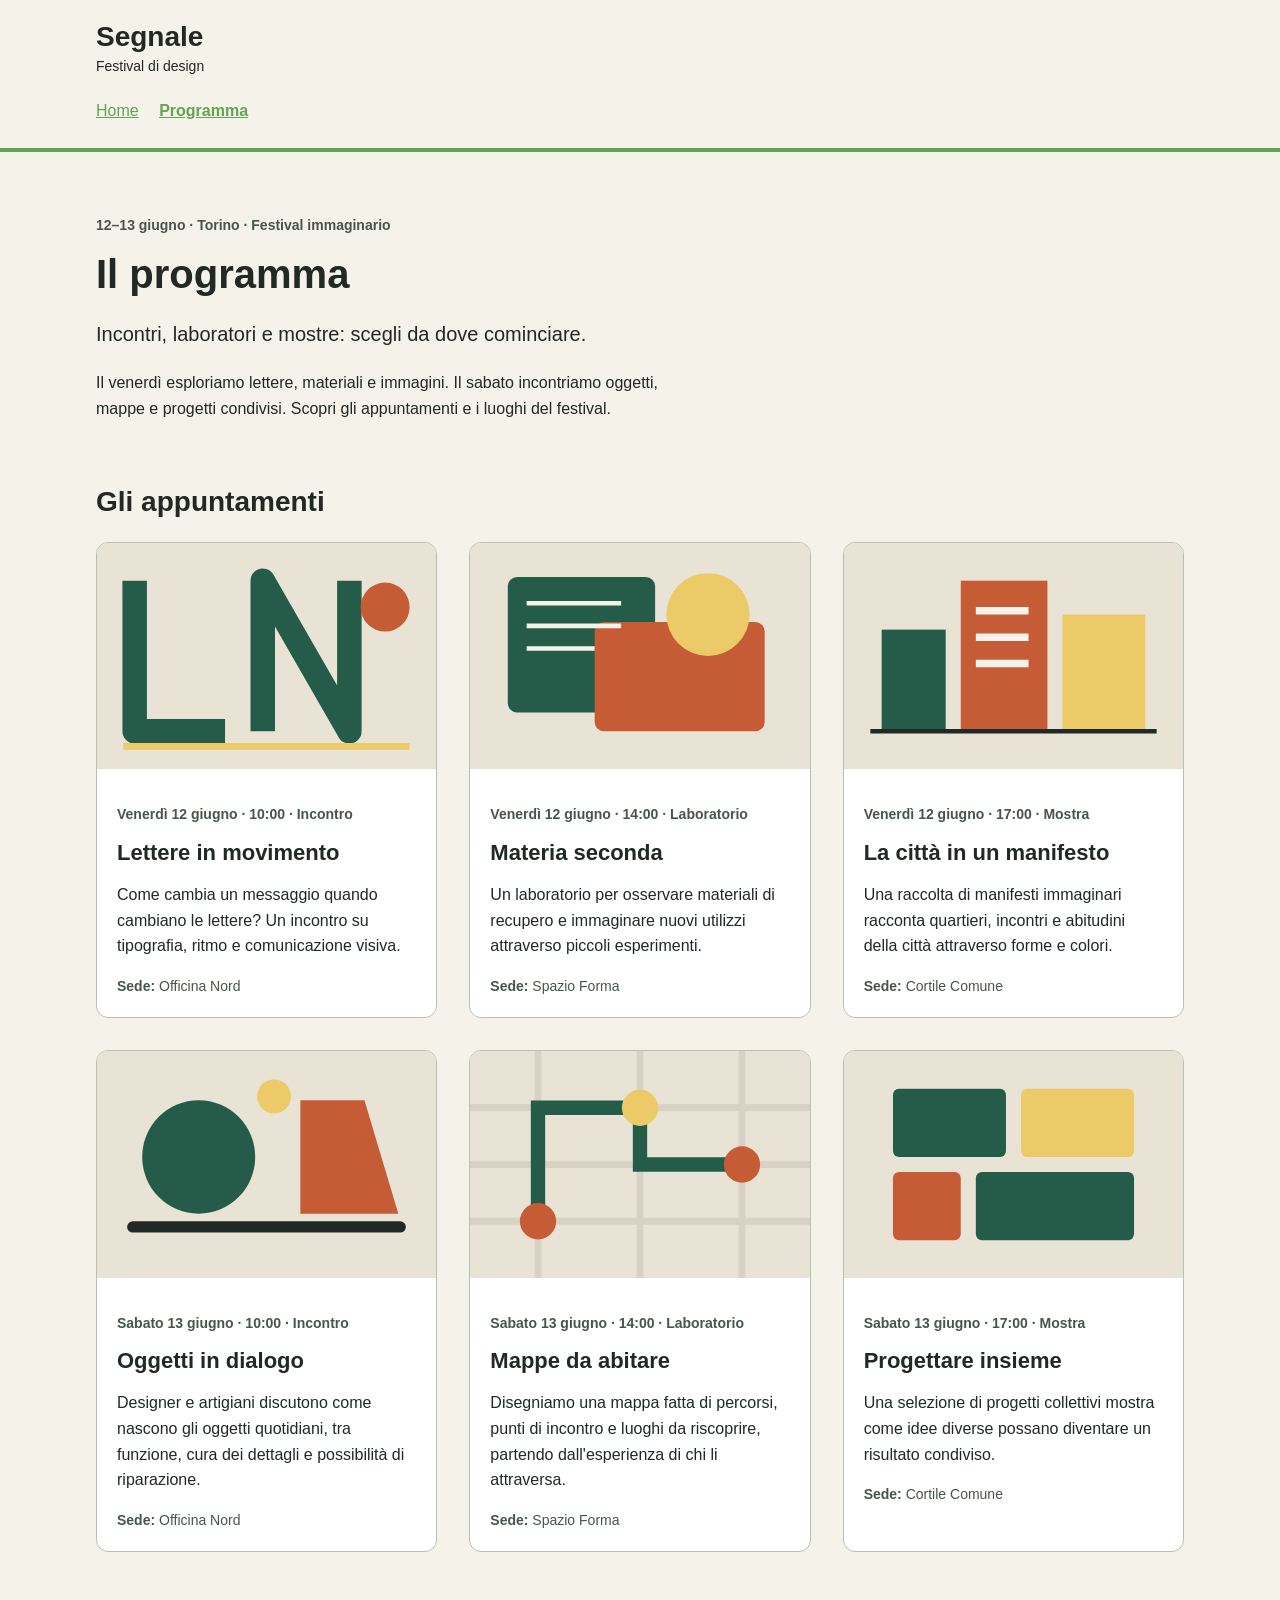
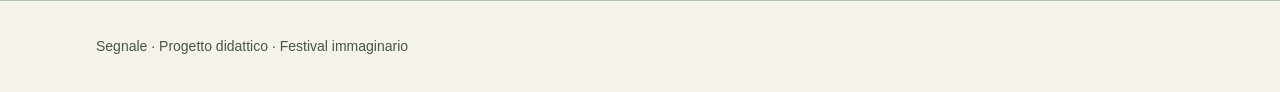
==== programma.html @ 49171636 "index" ====
<!doctype html>
<html lang="it">
<head>
  <meta charset="utf-8">
  <meta name="viewport" content="width=device-width, initial-scale=1">
  <title>Programma — Segnale</title>
  <link rel="stylesheet" href="style.css">
</head>
<body>
  <a class="skip-link" href="#contenuto">Vai al contenuto</a>
  <header class="site-header">
    <div class="container">
      <a class="brand" href="index.html">Segnale<span>Festival di design</span></a>
      <nav aria-label="Navigazione principale">
        <!-- Da completare: collegare questa voce alla Home. -->
        <a href="index.html">Home</a>
        <a href="programma.html" aria-current="page">Programma</a>
      </nav>
    </div>
  </header>

  <main id="contenuto" class="container">
    <section class="intro" aria-labelledby="titolo-programma">
      <p class="eyebrow">12–13 giugno · Torino · Festival immaginario</p>
      <h1 id="titolo-programma">Il programma</h1>
      <p class="lead">Incontri, laboratori e mostre: scegli da dove cominciare.</p>
      <p class="reading-text">Il venerdì esploriamo lettere, materiali e immagini. Il sabato incontriamo oggetti, mappe e progetti condivisi. Scopri gli appuntamenti e i luoghi del festival.</p>
    </section>

    <section class="content-section" aria-labelledby="titolo-eventi">
      <h2 id="titolo-eventi">Gli appuntamenti</h2>
      <div class="event-grid">
        <article class="event-card">
          <img src="assets/lettere-in-movimento.svg" alt="Lettere geometriche disposte su una griglia" width="900" height="600">
          <div class="event-body">
            <p class="event-meta">Venerdì 12 giugno · 10:00 · Incontro</p>
            <h3>Lettere in movimento</h3>
            <p>Come cambia un messaggio quando cambiano le lettere? Un incontro su tipografia, ritmo e comunicazione visiva.</p>
            <p class="event-place"><strong>Sede:</strong> Officina Nord</p>
          </div>
        </article>
        <article class="event-card">
          <img src="assets/materia-seconda.svg" alt="Forme sovrapposte che richiamano campioni di materiali" width="900" height="600">
          <div class="event-body">
            <p class="event-meta">Venerdì 12 giugno · 14:00 · Laboratorio</p>
            <h3>Materia seconda</h3>
            <p>Un laboratorio per osservare materiali di recupero e immaginare nuovi utilizzi attraverso piccoli esperimenti.</p>
            <p class="event-place"><strong>Sede:</strong> Spazio Forma</p>
          </div>
        </article>
        <article class="event-card">
          <img src="assets/citta-manifesto.svg" alt="Rettangoli colorati compongono una città astratta." width="900" height="600">
          <div class="event-body">
            <p class="event-meta">Venerdì 12 giugno · 17:00 · Mostra</p>
            <h3>La città in un manifesto</h3>
            <p>Una raccolta di manifesti immaginari racconta quartieri, incontri e abitudini della città attraverso forme e colori.</p>
            <p class="event-place"><strong>Sede:</strong> Cortile Comune</p>
          </div>
        </article>
        <article class="event-card">
          <img src="assets/oggetti-dialogo.svg" alt="Due forme geometriche si fronteggiano sopra una linea comune." width="900" height="600">
          <div class="event-body">
            <p class="event-meta">Sabato 13 giugno · 10:00 · Incontro</p>
            <h3>Oggetti in dialogo</h3>
            <p>Designer e artigiani discutono come nascono gli oggetti quotidiani, tra funzione, cura dei dettagli e possibilità di riparazione.</p>
            <p class="event-place"><strong>Sede:</strong> Officina Nord</p>
          </div>
        </article>
        <article class="event-card">
          <img src="assets/mappe-abitare.svg" alt="Un percorso collega tre punti su una mappa geometrica." width="900" height="600">
          <div class="event-body">
            <p class="event-meta">Sabato 13 giugno · 14:00 · Laboratorio</p>
            <h3>Mappe da abitare</h3>
            <p>Disegniamo una mappa fatta di percorsi, punti di incontro e luoghi da riscoprire, partendo dall'esperienza di chi li attraversa.</p>
            <p class="event-place"><strong>Sede:</strong> Spazio Forma</p>
          </div>
        </article>
        <article class="event-card">
          <img src="assets/progettare-insieme.svg" alt="Moduli di colori diversi si incastrano in una composizione comune." width="900" height="600">
          <div class="event-body">
            <p class="event-meta">Sabato 13 giugno · 17:00 · Mostra</p>
            <h3>Progettare insieme</h3>
            <p>Una selezione di progetti collettivi mostra come idee diverse possano diventare un risultato condiviso.</p>
            <p class="event-place"><strong>Sede:</strong> Cortile Comune</p>
          </div>
        </article>
        
       
      </div>
    </section>
  </main>

  <footer class="site-footer"><div class="container"><p>Segnale · Progetto didattico · Festival immaginario</p></div></footer>
</body>
</html>
---- style.css ----
/* Stile iniziale: tipografia, colori e variabili CSS sono già predisposti.
   Lavoreremo su collegamenti, CSS condiviso e disposizione delle schede. */

/* Scelte comuni: ogni regola usa var() per richiamarne il valore. */
:root {
  --colore-primario: #65a253;
  --colore-primario-scuro: #094611;
  --colore-sfondo: #f5f2e9;
  --colore-testo: #202923;
  --font-testo: Arial, Helvetica, sans-serif;
  --font-titoli: Helvetica, "Times New Roman", serif;
}

* {
  box-sizing: border-box;
}

body {
  margin: 0;
  background: var(--colore-sfondo);
  color: var(--colore-testo);
  font-family: var(--font-testo);
  font-size: 1rem;
  line-height: 1.6;
}

a {
  color: var(--colore-primario);
}

a:hover {
  text-decoration-thickness: 3px;
}

a:focus-visible {
  outline: 3px solid var(--colore-testo);
  outline-offset: 4px;
}

.container {
  width: 92%;
  max-width: 68rem;
  margin: 0 auto;
}

.site-header {
  padding: 1.25rem 0;
  border-bottom: 4px solid var(--colore-primario);
}

.brand {
  display: inline-block;
  color: var(--colore-testo);
  font-size: 1.75rem;
  font-weight: bold;
  line-height: 1.2;
  text-decoration: none;
}

.brand span {
  display: block;
  margin-top: 0.25rem;
  font-size: 0.875rem;
  font-weight: normal;
}

nav {
  margin-top: 1rem;
}

nav a {
  display: inline-block;
  margin-right: 1rem;
  padding: 0.25rem 0;
}

nav a[aria-current="page"] {
  font-weight: bold;
}

.intro {
  padding: 3rem 0 1rem;
}

.eyebrow,
.event-meta {
  color: #46564b;
  font-size: 0.875rem;
  font-weight: bold;
}

h1,
h2,
h3 {
  font-family: var(--font-titoli);
  line-height: 1.2;
}

h1 {
  max-width: 18ch;
  margin: 0.75rem 0 1.25rem;
  font-size: 2.5rem;
}

h2 {
  font-size: 1.75rem;
}

h3 {
  margin: 0.5rem 0 0.75rem;
  font-size: 1.375rem;
}

.lead {
  max-width: 48ch;
  font-size: 1.25rem;
}

.reading-text {
  max-width: 65ch;
}

.button-link {
  display: inline-block;
  margin-top: 1rem;
  padding: 0.75rem 1.25rem;
  border-radius: 0.5rem;
  background: var(--colore-primario);
  color: #ffffff;
  font-weight: bold;
  text-decoration: none;
}

.button-link:hover {
  background: var(--colore-primario-scuro);
}

.content-section {
  margin: 2rem 0 3rem;
}

.festival-image {
  display: block;
  width: 100%;
  max-width: 54rem;
  height: auto;
  margin-top: 1.5rem;
  border-radius: 0.75rem;
}

.venues {
  padding-left: 1.25rem;
}

.venues li {
  margin-bottom: 0.5rem;
}

.event-grid {
  display: grid;
  grid-template-columns: 1fr;
  gap: 2rem;
}

.event-card {
  margin-bottom: 0;
  overflow: hidden;
  border: 1px solid #b7c0b7;
  border-radius: 0.75rem;
  background: #ffffff;
}

.event-card img {
  display: block;
  width: 100%;
  height: auto;
}

.event-body {
  padding: 1.25rem;
}

.event-body p:last-child {
  margin-bottom: 0;
}

.event-place {
  color: #46564b;
  font-size: 0.875rem;
}

.site-footer {
  padding: 1.25rem 0;
  border-top: 1px solid #b7c0b7;
  color: #46564b;
  font-size: 0.875rem;
}

.skip-link {
  position: absolute;
  top: -6rem;
  left: 1rem;
  padding: 0.75rem 1rem;
  background: #ffffff;
  color: var(--colore-testo);
}

.skip-link:focus {
  top: 1rem;
}

@media (min-width: 600px) {
  .event-grid {
    grid-template-columns: repeat(2, minmax(0, 1fr));
  }
}

@media (min-width: 1024px) {
  .event-grid {
    grid-template-columns: repeat(3, minmax(0, 1fr));
  }
}
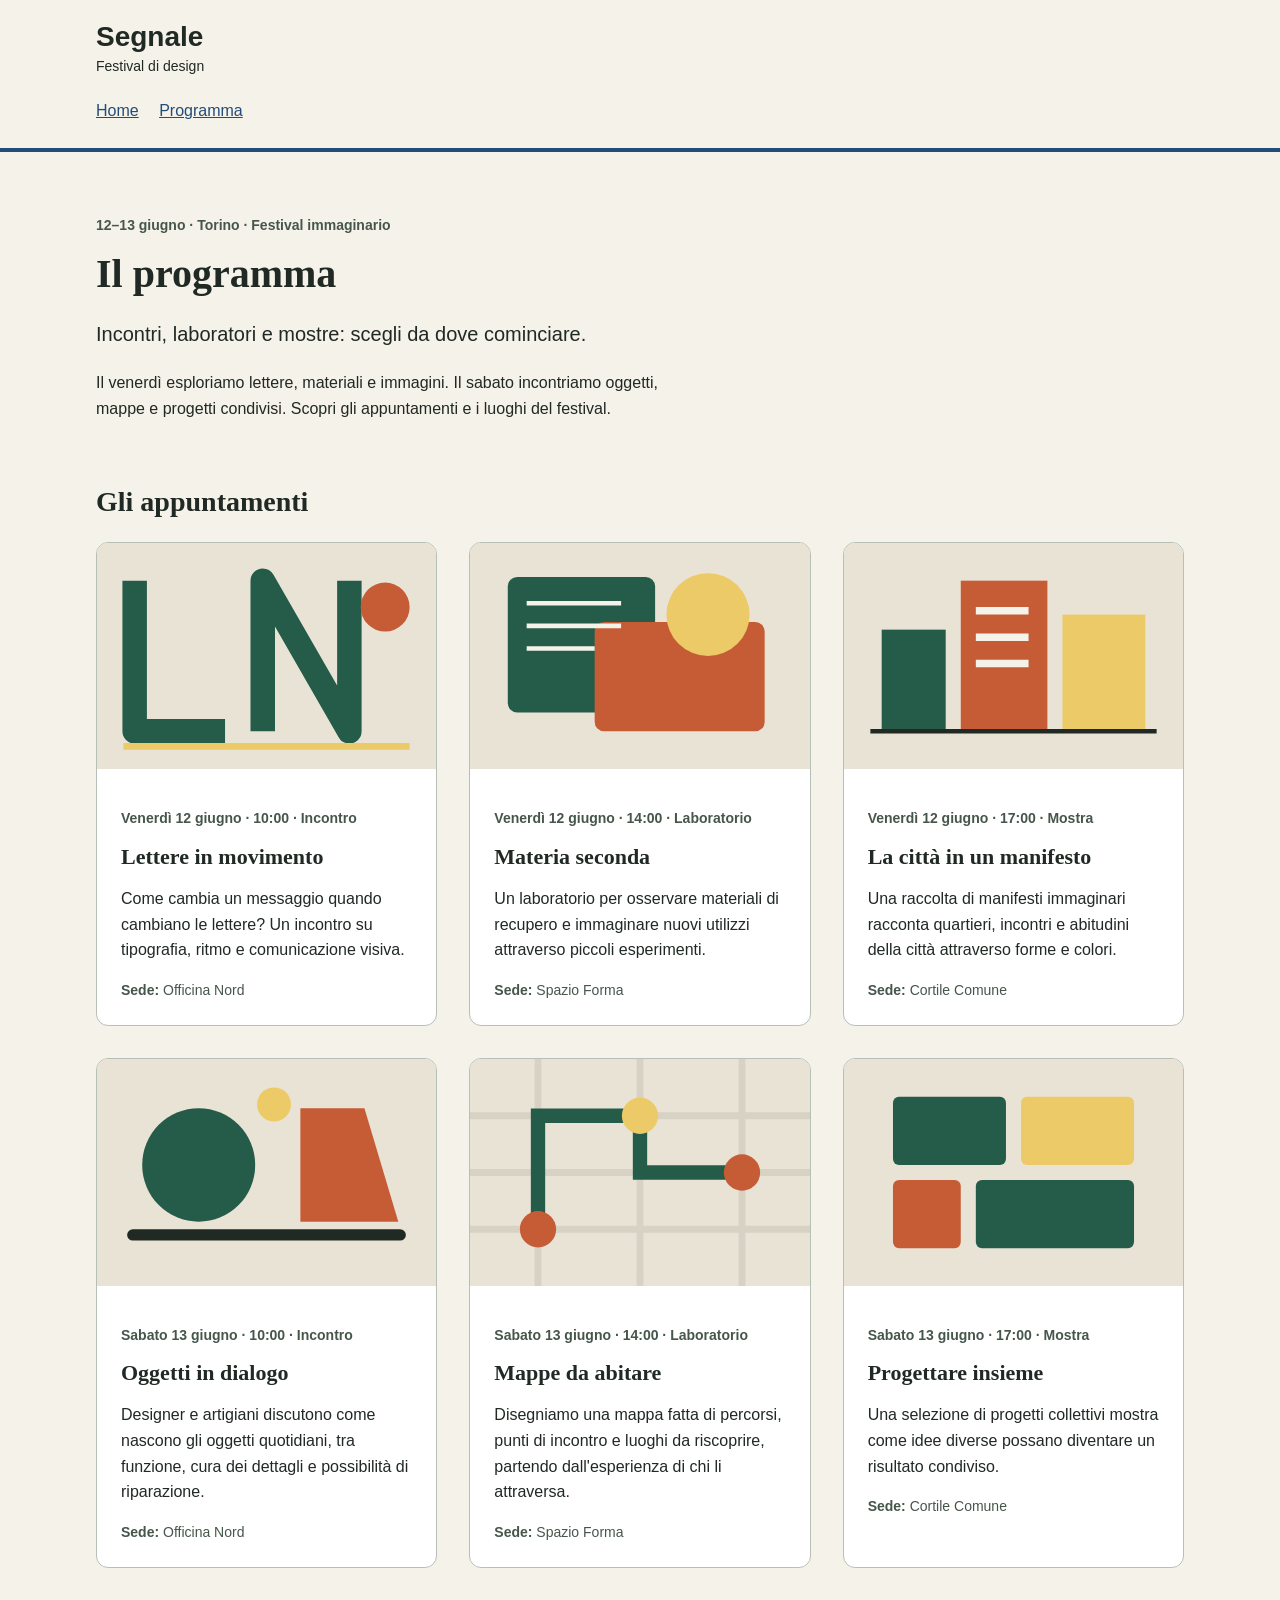
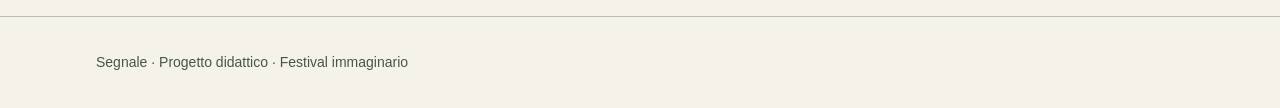
==== commit 62de0c98: "Inizio es 3" ====
--- a/programma.html
+++ b/programma.html
@@ -11,23 +11,22 @@
   <header class="site-header">
     <div class="container">
       <a class="brand" href="index.html">Segnale<span>Festival di design</span></a>
-      <nav aria-label="Navigazione principale">
-        <!-- Da completare: collegare questa voce alla Home. -->
+      <nav>
         <a href="index.html">Home</a>
-        <a href="programma.html" aria-current="page">Programma</a>
+        <a href="programma.html">Programma</a>
       </nav>
     </div>
   </header>
 
   <main id="contenuto" class="container">
-    <section class="intro" aria-labelledby="titolo-programma">
+    <section class="intro">
       <p class="eyebrow">12–13 giugno · Torino · Festival immaginario</p>
       <h1 id="titolo-programma">Il programma</h1>
       <p class="lead">Incontri, laboratori e mostre: scegli da dove cominciare.</p>
       <p class="reading-text">Il venerdì esploriamo lettere, materiali e immagini. Il sabato incontriamo oggetti, mappe e progetti condivisi. Scopri gli appuntamenti e i luoghi del festival.</p>
     </section>
 
-    <section class="content-section" aria-labelledby="titolo-eventi">
+    <section class="content-section">
       <h2 id="titolo-eventi">Gli appuntamenti</h2>
       <div class="event-grid">
         <article class="event-card">
@@ -84,8 +83,6 @@
             <p class="event-place"><strong>Sede:</strong> Cortile Comune</p>
           </div>
         </article>
-        
-       
       </div>
     </section>
   </main>
--- a/style.css
+++ b/style.css
@@ -1,14 +1,13 @@
-/* Stile iniziale: tipografia, colori e variabili CSS sono già predisposti.
-   Lavoreremo su collegamenti, CSS condiviso e disposizione delle schede. */
-
-/* Scelte comuni: ogni regola usa var() per richiamarne il valore. */
+/* Segnale: esempio completo della consegna su Home e Programma. */
+
+/* Valori condivisi: le regole interessate li richiamano con var(). */
 :root {
-  --colore-primario: #65a253;
-  --colore-primario-scuro: #094611;
+  --colore-primario: #234c78;
+  --colore-primario-scuro: #163454;
   --colore-sfondo: #f5f2e9;
   --colore-testo: #202923;
   --font-testo: Arial, Helvetica, sans-serif;
-  --font-titoli: Helvetica, "Times New Roman", serif;
+  --font-titoli: Georgia, "Times New Roman", serif;
 }
 
 * {
@@ -29,12 +28,11 @@
 }
 
 a:hover {
-  text-decoration-thickness: 3px;
-}
-
-a:focus-visible {
+  text-decoration: underline;
+}
+
+a:focus {
   outline: 3px solid var(--colore-testo);
-  outline-offset: 4px;
 }
 
 .container {
@@ -74,9 +72,6 @@
   padding: 0.25rem 0;
 }
 
-nav a[aria-current="page"] {
-  font-weight: bold;
-}
 
 .intro {
   padding: 3rem 0 1rem;
@@ -156,6 +151,7 @@
   margin-bottom: 0.5rem;
 }
 
+/* Disposizione di base: una colonna. */
 .event-grid {
   display: grid;
   grid-template-columns: 1fr;
@@ -163,7 +159,6 @@
 }
 
 .event-card {
-  margin-bottom: 0;
   overflow: hidden;
   border: 1px solid #b7c0b7;
   border-radius: 0.75rem;
@@ -177,14 +172,11 @@
 }
 
 .event-body {
-  padding: 1.25rem;
-}
-
-.event-body p:last-child {
+  padding: 1.5rem;
+}
+
+.event-place {
   margin-bottom: 0;
-}
-
-.event-place {
   color: #46564b;
   font-size: 0.875rem;
 }
@@ -209,14 +201,16 @@
   top: 1rem;
 }
 
+/* Da 600 px: due colonne. */
 @media (min-width: 600px) {
   .event-grid {
-    grid-template-columns: repeat(2, minmax(0, 1fr));
+    grid-template-columns: repeat(2, 1fr);
   }
 }
 
+/* Da 1024 px: tre colonne. Questa regola segue quella da 600 px. */
 @media (min-width: 1024px) {
   .event-grid {
-    grid-template-columns: repeat(3, minmax(0, 1fr));
+    grid-template-columns: repeat(3, 1fr);
   }
 }
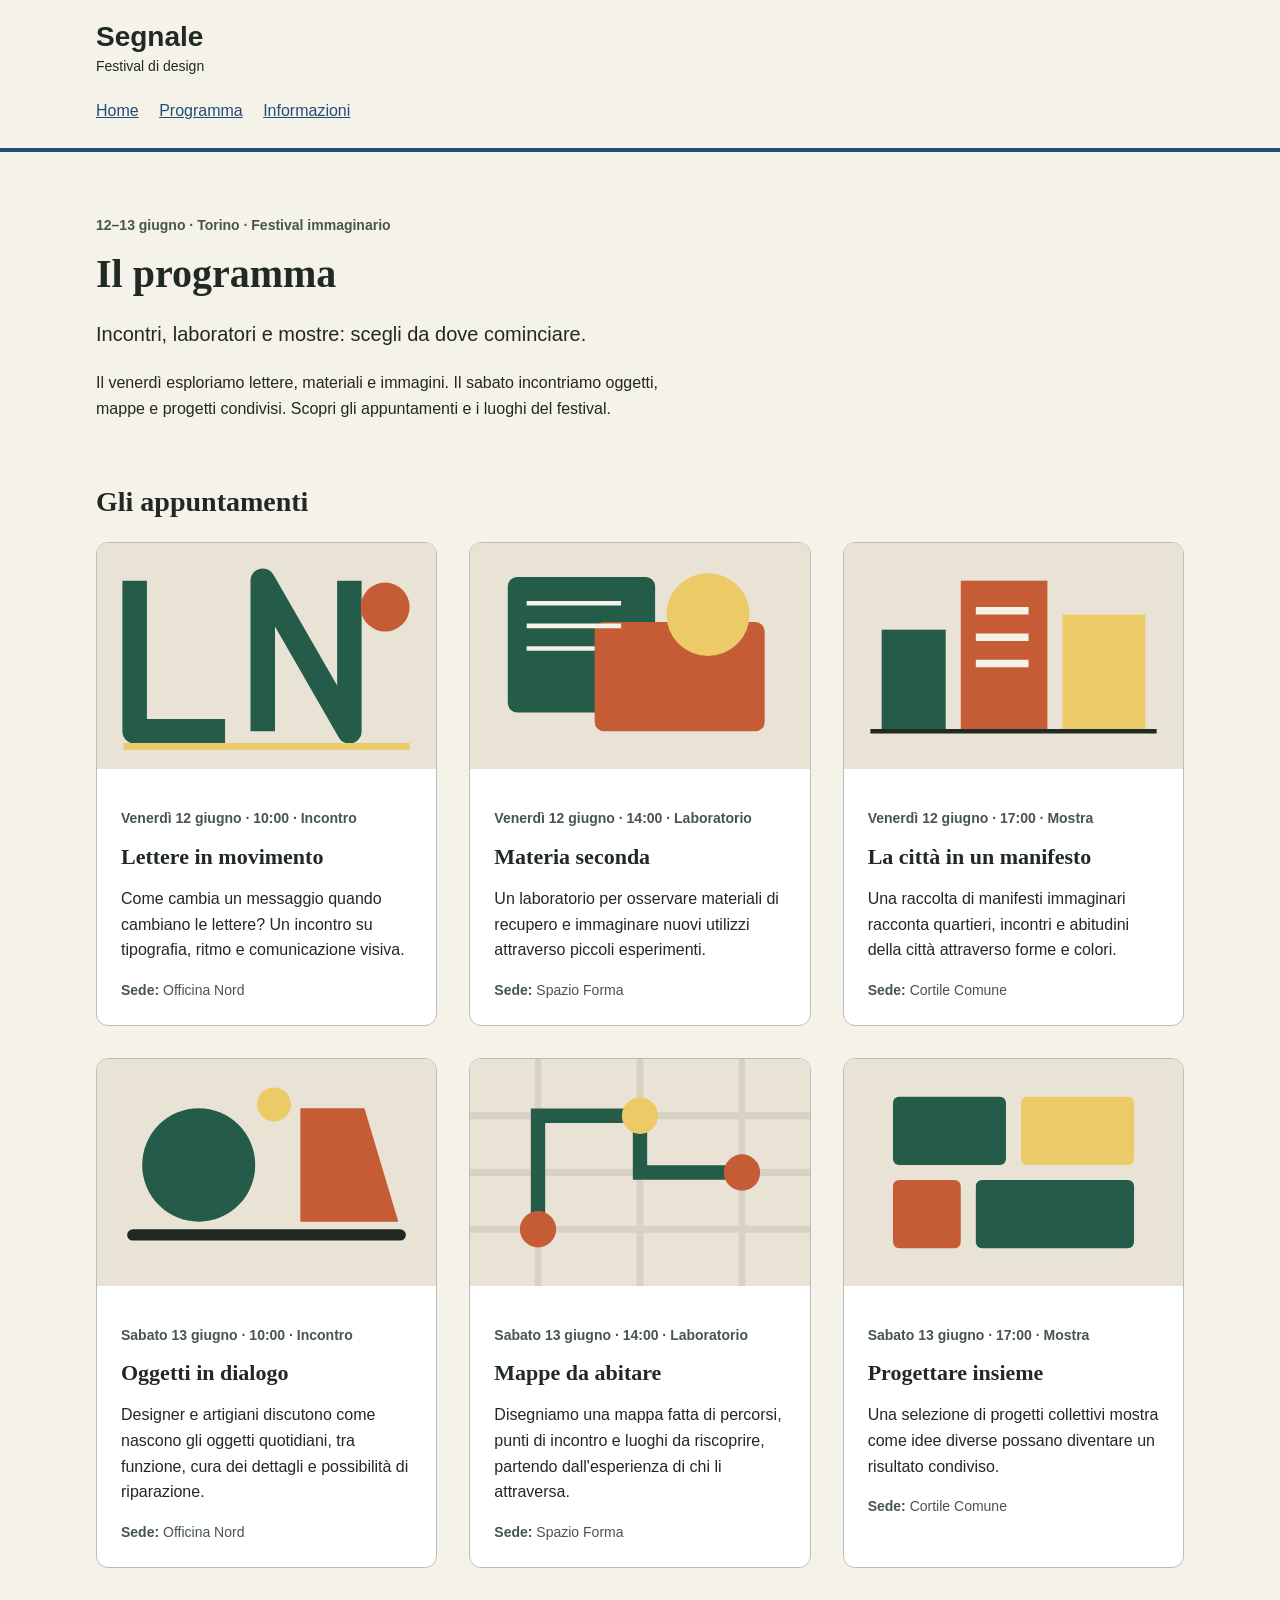
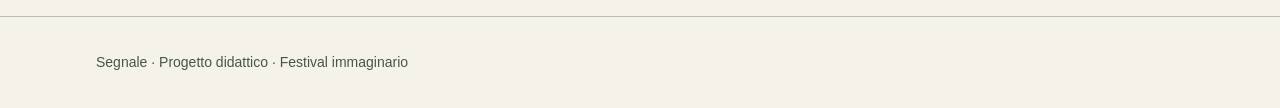
==== commit e9fb0f08: "4/11 Fine lezione" ====
--- a/programma.html
+++ b/programma.html
@@ -14,6 +14,7 @@
       <nav>
         <a href="index.html">Home</a>
         <a href="programma.html">Programma</a>
+        <a href="Info.html">Informazioni</a>
       </nav>
     </div>
   </header>
--- a/style.css
+++ b/style.css
@@ -151,6 +151,171 @@
   margin-bottom: 0.5rem;
 }
 
+.luoghi-swiper {
+  max-width: 100%;
+  overflow: hidden;
+  border: 1px solid #b7c0b7;
+  border-radius: 0.75rem;
+  background: #ffffff;
+}
+
+.venue-slide {
+  margin: 0;
+}
+
+.venue-slide img {
+  display: block;
+  width: 100%;
+  aspect-ratio: 16 / 9;
+  object-fit: cover;
+}
+
+.venue-slide figcaption {
+  padding: 1rem 1.25rem;
+}
+
+.venue-slide h3 {
+  margin-top: 0;
+}
+
+.venue-slide p {
+  margin-bottom: 0;
+}
+
+.swiper-controls {
+  display: flex;
+  justify-content: space-between;
+  gap: 1rem;
+  margin-top: 1rem;
+}
+
+.swiper-controls .swiper-button-prev,
+.swiper-controls .swiper-button-next {
+  position: static;
+  width: auto;
+  height: auto;
+  min-height: 2.75rem;
+  margin: 0;
+  padding: 0.5rem 1rem;
+  border: 0;
+  border-radius: 0.5rem;
+  background: var(--colore-primario);
+  color: #ffffff;
+  cursor: pointer;
+}
+
+.swiper-controls .swiper-button-prev:hover,
+.swiper-controls .swiper-button-next:hover {
+  background: var(--colore-primario-scuro);
+}
+
+.swiper-controls .swiper-button-prev:focus-visible,
+.swiper-controls .swiper-button-next:focus-visible {
+  outline: 3px solid var(--colore-testo);
+  outline-offset: 3px;
+}
+
+.swiper-controls .swiper-button-prev::after {
+  content: "Precedente";
+}
+
+.swiper-controls .swiper-button-next::after {
+  content: "Successiva";
+}
+
+.swiper-controls .swiper-button-disabled {
+  opacity: 0.55;
+  cursor: not-allowed;
+}
+
+.map-preview {
+  position: relative;
+  display: flex;
+  aspect-ratio: 16 / 9;
+  align-items: flex-end;
+  overflow: hidden;
+  border: 1px solid #b7c0b7;
+  border-radius: 0.75rem;
+  background-color: #e5ecd9;
+  background-image:
+    linear-gradient(32deg, transparent 46%, #ffffff 47%, #ffffff 50%, transparent 51%),
+    linear-gradient(145deg, transparent 38%, #ffffff 39%, #ffffff 42%, transparent 43%),
+    linear-gradient(82deg, transparent 62%, #c7d8c1 63%, #c7d8c1 72%, transparent 73%),
+    linear-gradient(15deg, transparent 72%, #d2dfc8 73%, #d2dfc8 82%, transparent 83%);
+  color: var(--colore-testo);
+  text-decoration: none;
+}
+
+.map-preview:hover {
+  text-decoration: none;
+}
+
+.map-preview:focus-visible {
+  outline: 3px solid var(--colore-testo);
+  outline-offset: 3px;
+}
+
+.map-preview-markers {
+  position: absolute;
+  inset: 0;
+}
+
+.map-marker {
+  position: absolute;
+  display: grid;
+  width: 2rem;
+  height: 2rem;
+  place-items: center;
+  border: 2px solid #ffffff;
+  border-radius: 50%;
+  background: var(--colore-primario);
+  box-shadow: 0 1px 4px #20292380;
+  color: #ffffff;
+  font-weight: bold;
+}
+
+.marker-one {
+  top: 24%;
+  left: 28%;
+}
+
+.marker-two {
+  top: 39%;
+  left: 61%;
+}
+
+.marker-three {
+  top: 18%;
+  left: 76%;
+}
+
+.map-preview-copy {
+  z-index: 1;
+  display: grid;
+  width: 100%;
+  gap: 0.25rem;
+  padding: 1rem 1.25rem;
+  background: #ffffff;
+}
+
+.map-preview-copy strong {
+  font-family: var(--font-titoli);
+  font-size: 1.25rem;
+}
+
+.map-preview-copy > span {
+  color: var(--colore-primario);
+  font-weight: bold;
+}
+
+.venue-list {
+  padding-left: 1.25rem;
+}
+
+.venue-list li {
+  margin-bottom: 0.75rem;
+}
+
 /* Disposizione di base: una colonna. */
 .event-grid {
   display: grid;
@@ -214,3 +379,9 @@
     grid-template-columns: repeat(3, 1fr);
   }
 }
+
+@media (min-width: 1025px) {
+  .map-preview {
+    padding-inline: 2rem;
+  }
+}
